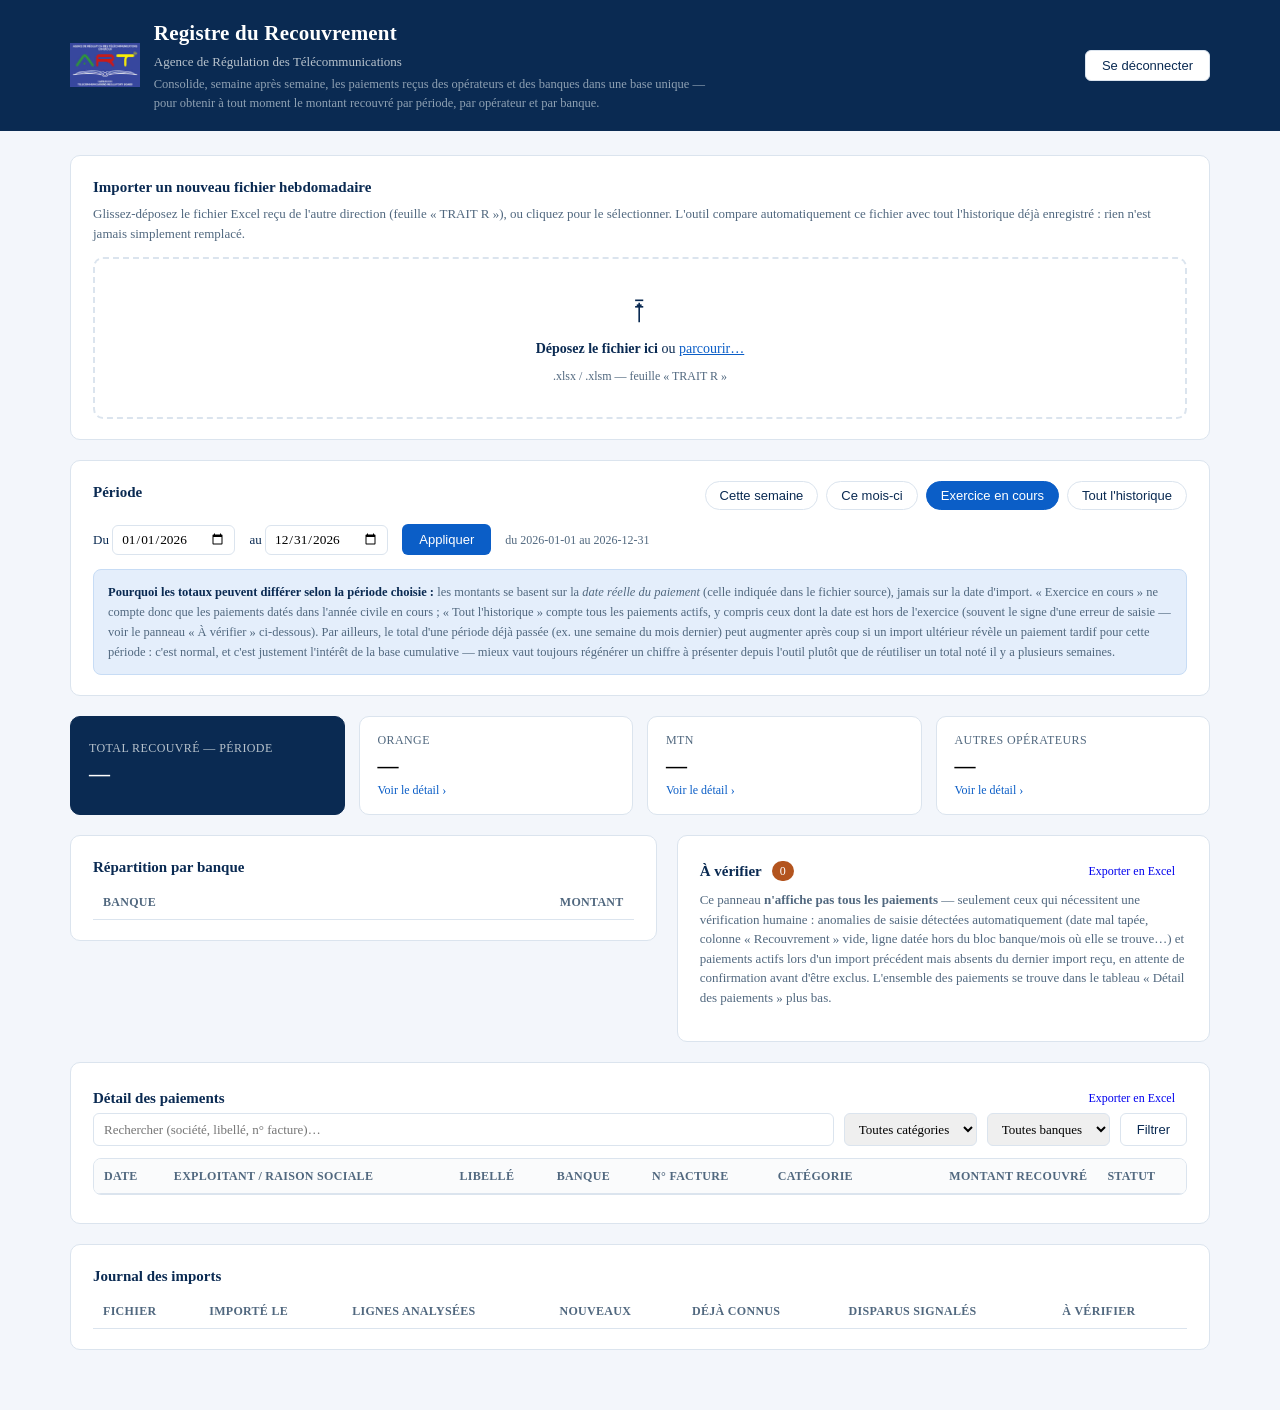
==== pages/index.html @ 0a6923cf "first commit" ====
<!doctype html>
<html lang="fr">
<head>
<meta charset="utf-8">
<meta name="viewport" content="width=device-width, initial-scale=1">
<title>Registre du Recouvrement</title>
<link rel="stylesheet" href="/static/style.css">
</head>
<body>

<header class="topbar">
  <div class="topbar-inner topbar-row">
    <div class="brand">
      <img src="/static/logo.png" alt="ART" class="brand-logo"
           onerror="this.hidden=true; document.getElementById('brand-fallback').hidden=false;">
      <span id="brand-fallback" class="brand-mark" hidden>ART</span>
      <div>
        <h1>Registre du Recouvrement</h1>
        <p class="subtitle">Agence de Régulation des Télécommunications</p>
        <p class="subtitle intro">Consolide, semaine après semaine, les paiements reçus des opérateurs et des banques dans une base unique — pour obtenir à tout moment le montant recouvré par période, par opérateur et par banque.</p>
      </div>
    </div>
    <div class="topbar-user">
      <span id="user-info" class="user-info"></span>
      <button id="logout-btn" class="btn-secondary btn-logout">Se déconnecter</button>
    </div>
  </div>
</header>

<main class="wrap">

  <section class="card" id="upload-card">
    <h2>Importer un nouveau fichier hebdomadaire</h2>
    <p class="hint">
      Glissez-déposez le fichier Excel reçu de l'autre direction (feuille « TRAIT R »),
      ou cliquez pour le sélectionner. L'outil compare automatiquement ce fichier avec
      tout l'historique déjà enregistré : rien n'est jamais simplement remplacé.
    </p>
    <div id="dropzone" class="dropzone">
      <input type="file" id="file-input" accept=".xlsx,.xlsm" hidden>
      <div id="dropzone-idle">
        <div class="dropzone-icon">⭱</div>
        <div><strong>Déposez le fichier ici</strong> ou <span class="link">parcourir…</span></div>
        <div class="hint small">.xlsx / .xlsm — feuille « TRAIT R »</div>
      </div>
      <div id="dropzone-busy" hidden>
        <div class="spinner"></div>
        <div>Analyse du fichier en cours…</div>
      </div>
    </div>
    <div id="upload-result" class="upload-result" hidden></div>
  </section>

  <section class="card">
    <div class="period-header">
      <h2>Période</h2>
      <div class="preset-buttons" id="preset-buttons">
        <button data-preset="week">Cette semaine</button>
        <button data-preset="month">Ce mois-ci</button>
        <button data-preset="year">Exercice en cours</button>
        <button data-preset="all">Tout l'historique</button>
      </div>
    </div>
    <div class="custom-range">
      <label>Du <input type="date" id="range-start"></label>
      <label>au <input type="date" id="range-end"></label>
      <button id="apply-range" class="btn-primary">Appliquer</button>
      <span class="period-label" id="period-label"></span>
    </div>
    <div class="info-box">
      <strong>Pourquoi les totaux peuvent différer selon la période choisie :</strong>
      les montants se basent sur la <em>date réelle du paiement</em> (celle indiquée dans le fichier
      source), jamais sur la date d'import. « Exercice en cours » ne compte donc que les paiements
      datés dans l'année civile en cours ; « Tout l'historique » compte tous les paiements actifs,
      y compris ceux dont la date est hors de l'exercice (souvent le signe d'une erreur de saisie —
      voir le panneau « À vérifier » ci-dessous). Par ailleurs, le total d'une période déjà passée
      (ex. une semaine du mois dernier) peut augmenter après coup si un import ultérieur révèle un
      paiement tardif pour cette période : c'est normal, et c'est justement l'intérêt de la base
      cumulative — mieux vaut toujours régénérer un chiffre à présenter depuis l'outil plutôt que
      de réutiliser un total noté il y a plusieurs semaines.
    </div>
  </section>

  <section class="kpi-grid">
    <button type="button" class="kpi kpi-total kpi-clickable" data-categorie="">
      <div class="kpi-label">Total recouvré — période</div>
      <div class="kpi-value" id="kpi-total">—</div>
      <div class="kpi-sub" id="kpi-count"></div>
    </button>
    <button type="button" class="kpi kpi-clickable" data-categorie="Orange">
      <div class="kpi-label">Orange</div>
      <div class="kpi-value" id="kpi-orange">—</div>
      <div class="kpi-sub">Voir le détail ›</div>
    </button>
    <button type="button" class="kpi kpi-clickable" data-categorie="MTN">
      <div class="kpi-label">MTN</div>
      <div class="kpi-value" id="kpi-mtn">—</div>
      <div class="kpi-sub">Voir le détail ›</div>
    </button>
    <button type="button" class="kpi kpi-clickable" data-categorie="Autre">
      <div class="kpi-label">Autres opérateurs</div>
      <div class="kpi-value" id="kpi-autre">—</div>
      <div class="kpi-sub">Voir le détail ›</div>
    </button>
  </section>

  <section class="two-col">
    <div class="card">
      <h2>Répartition par banque</h2>
      <table class="table" id="banks-table">
        <thead><tr><th>Banque</th><th class="num">Montant</th></tr></thead>
        <tbody></tbody>
      </table>
    </div>

    <div class="card">
      <div class="anomalies-header">
        <h2>À vérifier</h2>
        <span class="badge" id="anomalies-count">0</span>
        <a href="/api/export/anomalies.xlsx" class="btn-secondary btn-export" download>Exporter en Excel</a>
      </div>
      <p class="hint">
        Ce panneau <strong>n'affiche pas tous les paiements</strong> — seulement ceux qui
        nécessitent une vérification humaine : anomalies de saisie détectées automatiquement
        (date mal tapée, colonne « Recouvrement » vide, ligne datée hors du bloc banque/mois
        où elle se trouve…) et paiements actifs lors d'un import précédent mais absents du
        dernier import reçu, en attente de confirmation avant d'être exclus. L'ensemble des
        paiements se trouve dans le tableau « Détail des paiements » plus bas.
      </p>
      <div id="anomalies-list" class="anomalies-list"></div>
    </div>
  </section>

  <section class="card" id="records-section">
    <div class="anomalies-header">
      <h2>Détail des paiements</h2>
      <a href="/api/export/records.xlsx" id="export-records-link" class="btn-secondary btn-export" download>Exporter en Excel</a>
    </div>
    <div class="filters">
      <input type="text" id="search-input" placeholder="Rechercher (société, libellé, n° facture)…">
      <select id="filter-categorie">
        <option value="">Toutes catégories</option>
        <option value="Orange">Orange</option>
        <option value="MTN">MTN</option>
        <option value="Autre">Autres</option>
      </select>
      <select id="filter-banque"><option value="">Toutes banques</option></select>
      <button id="apply-filters" class="btn-secondary">Filtrer</button>
    </div>
    <div class="table-scroll">
      <table class="table" id="records-table">
        <thead>
          <tr>
            <th>Date</th><th>Exploitant / Raison sociale</th><th>Libellé</th><th>Banque</th>
            <th>N° facture</th><th>Catégorie</th><th class="num">Montant recouvré</th><th>Statut</th>
          </tr>
        </thead>
        <tbody></tbody>
      </table>
    </div>
    <p class="hint small" id="records-note"></p>
  </section>

  <section class="card">
    <h2>Journal des imports</h2>
    <table class="table" id="uploads-table">
      <thead>
        <tr>
          <th>Fichier</th><th>Importé le</th><th>Lignes analysées</th>
          <th>Nouveaux</th><th>Déjà connus</th><th>Disparus signalés</th><th>À vérifier</th>
        </tr>
      </thead>
      <tbody></tbody>
    </table>
  </section>

  <section class="card admin-only" id="admin-section" hidden>
    <h2>Administration</h2>
    <p class="hint">
      Cette section n'est visible que par les comptes administrateurs.
    </p>

    <div class="admin-grid">
      <div class="admin-block">
        <h3>Comptes utilisateurs</h3>
        <table class="table" id="users-table">
          <thead>
            <tr><th>Nom d'utilisateur</th><th>Rôle</th><th>Créé le</th><th></th></tr>
          </thead>
          <tbody></tbody>
        </table>
        <form id="create-user-form" class="inline-form">
          <input type="text" id="new-username" placeholder="Nom d'utilisateur" required>
          <input type="password" id="new-password" placeholder="Mot de passe (8 car. min.)" required minlength="8">
          <select id="new-role">
            <option value="user">Utilisateur</option>
            <option value="admin">Administrateur</option>
          </select>
          <button type="submit" class="btn-primary">Créer le compte</button>
        </form>
        <p id="user-form-error" class="error-text" hidden></p>
      </div>

      <div class="admin-block">
        <h3>Journal d'audit</h3>
        <p class="hint small">Actions sensibles : connexions administrateur, gestion des comptes, réinitialisation de la base.</p>
        <div class="table-scroll" style="max-height:260px;">
          <table class="table" id="audit-table">
            <thead><tr><th>Date</th><th>Acteur</th><th>Action</th><th>Détail</th></tr></thead>
            <tbody></tbody>
          </table>
        </div>
      </div>
    </div>

    <div class="danger-zone">
      <h3>Zone sensible — Réinitialiser la base de données</h3>
      <p class="hint">
        Efface <strong>définitivement</strong> tous les paiements et tout le journal des imports,
        afin de pouvoir tout reconstituer proprement en réimportant les fichiers Excel depuis le
        début. Les comptes utilisateurs et le journal d'audit sont conservés. Cette action est
        irréversible : assurez-vous d'avoir une copie de sauvegarde de <code>recouvrement.db</code>
        si un doute existe.
      </p>
      <button id="open-reset-modal" class="btn-danger">Réinitialiser la base de données…</button>
    </div>
  </section>

</main>

<div id="modal-backdrop" class="modal-backdrop" hidden>
  <div class="modal">
    <h3>Confirmer l'annulation</h3>
    <p id="modal-record-info" class="hint"></p>
    <label for="modal-motif">Motif (obligatoire) :</label>
    <textarea id="modal-motif" rows="3" placeholder="Ex. correction du nom du payeur par l'autre direction, cf. lignes REALTIME INTERNATIONAL SARL du 18/08…"></textarea>
    <label for="modal-agent">Votre nom :</label>
    <input type="text" id="modal-agent" placeholder="Nom de l'agent">
    <div class="modal-actions">
      <button id="modal-cancel" class="btn-secondary">Annuler</button>
      <button id="modal-confirm" class="btn-primary">Confirmer l'annulation</button>
    </div>
    <p id="modal-error" class="error-text" hidden></p>
  </div>
</div>

<div id="reset-modal-backdrop" class="modal-backdrop" hidden>
  <div class="modal">
    <h3>Réinitialiser la base de données</h3>
    <p class="hint">
      Cette action efface définitivement tous les paiements et le journal des imports. Pour
      confirmer, remplissez les trois champs ci-dessous.
    </p>
    <label for="reset-motif">Motif (obligatoire) :</label>
    <textarea id="reset-motif" rows="2" placeholder="Ex. reconstitution complète suite à correction du fichier source de janvier…"></textarea>
    <label for="reset-phrase">Tapez exactement <code>REINITIALISER LA BASE</code> pour confirmer :</label>
    <input type="text" id="reset-phrase" placeholder="REINITIALISER LA BASE">
    <label for="reset-password">Votre mot de passe :</label>
    <input type="password" id="reset-password">
    <div class="modal-actions">
      <button id="reset-modal-cancel" class="btn-secondary">Annuler</button>
      <button id="reset-modal-confirm" class="btn-danger">Effacer toute la base</button>
    </div>
    <p id="reset-modal-error" class="error-text" hidden></p>
  </div>
</div>

<script src="/static/app.js"></script>
</body>
</html>
---- static/style.css ----
:root {
  /* Palette bleue ART — ajustez ces valeurs si vous avez la charte graphique
     officielle exacte (codes hexadécimaux précis) ; toute la page en dépend. */
  --ink: #0a2a52;          /* bleu marine profond — bandeau, titres, total */
  --ink-soft: #51687f;
  --paper: #f3f6fb;        /* fond de page bleu très clair */
  --card: #ffffff;
  --line: #dbe4ee;
  --accent: #0b5ec7;       /* bleu ART principal */
  --accent-soft: #e4eefb;
  --orange: #ff7a00;
  --mtn: #ffcc00;
  --mtn-ink: #7a5d00;
  --warn: #b3541e;
  --warn-soft: #fdf1e8;
  --danger: #b3261e;
  --font: "Times New Roman", Times, Georgia, serif;
  --mono: "Consolas", "Menlo", monospace;
}

* { box-sizing: border-box; }

body {
  margin: 0;
  font-family: var(--font);
  background: var(--paper);
  color: var(--ink);
  font-size: 14px;
  line-height: 1.5;
}

.topbar {
  background: var(--ink);
  color: #fff;
  padding: 18px 0;
}
.topbar-inner {
  max-width: 1180px;
  margin: 0 auto;
  padding: 0 20px;
}
.topbar-row { display: flex; align-items: center; justify-content: space-between; gap: 14px; flex-wrap: wrap; }
.topbar-user { display: flex; align-items: center; gap: 12px; }
.user-info { font-size: 13px; color: #dce6f0; white-space: nowrap; }
.btn-logout { background: transparent; border-color: #33507a; color: #fff; }
.btn-logout:hover { background: rgba(255,255,255,0.08); }
.brand { display: flex; align-items: center; gap: 14px; }
.brand-logo { height: 44px; width: auto; display: block; }
.brand-mark {
  display: inline-flex; align-items: center; justify-content: center;
  height: 44px; min-width: 44px; padding: 0 10px;
  background: #fff; color: var(--ink);
  font-weight: 800; font-size: 15px; letter-spacing: 0.5px;
  border-radius: 6px;
}
/* Same gotcha as .modal-backdrop above: setting `display` on these classes
   overrides the browser's default [hidden]{display:none}, so it must be
   restored explicitly or the JS `.hidden = true` / `hidden` attribute toggle
   between the real logo and the "ART" fallback badge silently does nothing. */
.brand-logo[hidden], .brand-mark[hidden] {
  display: none;
}
.brand h1 { font-size: 21px; margin: 0; letter-spacing: 0.2px; font-weight: 700; }
.subtitle { margin: 2px 0 0; color: #b7c2cc; font-size: 13px; }
.subtitle.intro { margin-top: 4px; color: #8fa1b3; font-size: 12.5px; max-width: 560px; line-height: 1.5; }

.wrap {
  max-width: 1180px;
  margin: 0 auto;
  padding: 24px 20px 60px;
  display: flex;
  flex-direction: column;
  gap: 20px;
}

.card {
  background: var(--card);
  border: 1px solid var(--line);
  border-radius: 10px;
  padding: 20px 22px;
}
.card h2 {
  font-size: 15px;
  margin: 0 0 6px;
  font-weight: 600;
}
.hint { color: var(--ink-soft); font-size: 13px; margin: 4px 0 14px; }
.hint.small { font-size: 12px; margin-top: 8px; margin-bottom: 0; }

/* --- Upload --- */
.dropzone {
  border: 2px dashed var(--line);
  border-radius: 10px;
  padding: 32px;
  text-align: center;
  cursor: pointer;
  transition: border-color .15s, background .15s;
}
.dropzone:hover, .dropzone.dragover {
  border-color: var(--accent);
  background: var(--accent-soft);
}
.dropzone-icon { font-size: 26px; margin-bottom: 8px; }
.link { color: var(--accent); text-decoration: underline; }
.spinner {
  width: 22px; height: 22px; margin: 0 auto 10px;
  border: 3px solid var(--line);
  border-top-color: var(--accent);
  border-radius: 50%;
  animation: spin 0.8s linear infinite;
}
@keyframes spin { to { transform: rotate(360deg); } }

.upload-result {
  margin-top: 14px;
  padding: 12px 16px;
  border-radius: 8px;
  font-size: 13px;
}
.upload-result.ok { background: var(--accent-soft); color: #0b4c40; }
.upload-result.error { background: #fbe9e7; color: var(--danger); }
.upload-result strong { font-variant-numeric: tabular-nums; }

/* --- Period --- */
.period-header {
  display: flex;
  justify-content: space-between;
  align-items: center;
  flex-wrap: wrap;
  gap: 10px;
}
.preset-buttons { display: flex; gap: 8px; flex-wrap: wrap; }
.preset-buttons button {
  border: 1px solid var(--line);
  background: #fff;
  border-radius: 20px;
  padding: 6px 14px;
  font-size: 13px;
  cursor: pointer;
  color: var(--ink);
}
.preset-buttons button.active {
  background: var(--accent);
  border-color: var(--accent);
  color: #fff;
}
.custom-range {
  margin-top: 14px;
  display: flex;
  align-items: center;
  gap: 14px;
  flex-wrap: wrap;
  font-size: 13px;
}
.custom-range input[type="date"] {
  border: 1px solid var(--line);
  border-radius: 6px;
  padding: 5px 8px;
  font-family: var(--font);
}
.period-label {
  color: var(--ink-soft);
  font-size: 12px;
}
.info-box {
  margin-top: 14px;
  padding: 12px 14px;
  background: var(--accent-soft);
  border: 1px solid #c7dcf5;
  border-radius: 8px;
  font-size: 12.5px;
  color: var(--ink-soft);
  line-height: 1.6;
}
.info-box strong { color: var(--ink); }

button.btn-primary, button.btn-secondary {
  border-radius: 6px;
  padding: 7px 16px;
  font-size: 13px;
  cursor: pointer;
  border: 1px solid transparent;
}
button.btn-primary { background: var(--accent); color: #fff; }
button.btn-secondary { background: #fff; border-color: var(--line); color: var(--ink); }

/* --- KPIs --- */
.kpi-grid {
  display: grid;
  grid-template-columns: repeat(4, 1fr);
  gap: 14px;
}
.kpi {
  background: var(--card);
  border: 1px solid var(--line);
  border-radius: 10px;
  padding: 16px 18px;
  /* Les KPI sont maintenant des <button> cliquables : on réinitialise
     l'apparence par défaut du bouton pour qu'ils restent visuellement
     identiques à de simples tuiles. */
  display: block;
  width: 100%;
  text-align: left;
  font-family: var(--font);
  margin: 0;
}
.kpi-total { background: var(--ink); color: #fff; border-color: var(--ink); }
.kpi-total .kpi-label { color: #b7c2cc; }
.kpi-label { font-size: 12px; color: var(--ink-soft); text-transform: uppercase; letter-spacing: 0.4px; }
.kpi-value {
  font-size: 21px;
  font-weight: 700;
  margin-top: 6px;
  font-variant-numeric: tabular-nums;
  overflow-wrap: anywhere;
}
.kpi-sub { font-size: 12px; color: #b7c2cc; margin-top: 4px; }
.kpi-clickable {
  cursor: pointer;
  transition: border-color .15s, box-shadow .15s, transform .1s;
}
.kpi-clickable:hover {
  border-color: var(--accent);
  box-shadow: 0 2px 10px rgba(11, 94, 199, 0.12);
}
.kpi-clickable:active { transform: translateY(1px); }
.kpi-clickable:not(.kpi-total) .kpi-sub { color: var(--accent); }
.kpi-clickable:focus-visible { outline: 2px solid var(--accent); outline-offset: 2px; }

/* --- Two column --- */
.two-col {
  display: grid;
  grid-template-columns: 1.1fr 1fr;
  gap: 20px;
  align-items: start;
}

/* --- Tables --- */
.table { width: 100%; border-collapse: collapse; font-size: 13px; }
.table th, .table td {
  padding: 8px 10px;
  border-bottom: 1px solid var(--line);
  text-align: left;
}
.table th { color: var(--ink-soft); font-weight: 600; font-size: 12px; text-transform: uppercase; letter-spacing: 0.3px; }
.table td.num, .table th.num { text-align: right; font-variant-numeric: tabular-nums; }
.table-scroll { max-height: 480px; overflow-y: auto; border: 1px solid var(--line); border-radius: 8px; }
.table-scroll .table th { position: sticky; top: 0; background: #fafbfc; }

.status-pill {
  display: inline-block;
  padding: 2px 9px;
  border-radius: 20px;
  font-size: 11px;
  font-weight: 600;
}
.status-actif { background: var(--accent-soft); color: var(--accent); }
.status-a_verifier_disparu { background: var(--warn-soft); color: var(--warn); }
.status-annule_confirme { background: #eee; color: #666; }

/* --- Anomalies --- */
.anomalies-header { display: flex; align-items: center; gap: 10px; flex-wrap: wrap; }
.anomalies-header h2 { margin: 0; flex: none; }
.badge {
  background: var(--warn);
  color: #fff;
  font-size: 12px;
  padding: 1px 8px;
  border-radius: 12px;
}
.btn-export {
  margin-left: auto;
  text-decoration: none;
  font-size: 12px;
  padding: 6px 12px;
}
.anomalies-list { max-height: 480px; overflow-y: auto; display: flex; flex-direction: column; gap: 10px; }
.anomaly-card {
  border: 1px solid var(--line);
  border-radius: 8px;
  padding: 10px 12px;
  font-size: 13px;
}
.anomaly-card .row1 { display: flex; justify-content: space-between; gap: 8px; }
.anomaly-card .amount { font-weight: 700; font-variant-numeric: tabular-nums; }
.anomaly-reason { color: var(--warn); font-size: 12px; margin-top: 4px; }
.anomaly-card button {
  margin-top: 8px;
  font-size: 12px;
  padding: 4px 10px;
  border-radius: 6px;
  border: 1px solid var(--danger);
  background: #fff;
  color: var(--danger);
  cursor: pointer;
}
.empty-state { color: var(--ink-soft); font-size: 13px; padding: 10px 0; }

/* --- Filters --- */
.filters { display: flex; gap: 10px; flex-wrap: wrap; margin-bottom: 12px; }
.filters input, .filters select {
  border: 1px solid var(--line);
  border-radius: 6px;
  padding: 7px 10px;
  font-size: 13px;
  font-family: var(--font);
}
.filters input[type="text"] { flex: 1; min-width: 200px; }

/* --- Modal --- */
.modal-backdrop {
  position: fixed; inset: 0; background: rgba(20,25,30,0.45);
  display: flex; align-items: center; justify-content: center; z-index: 50;
}
/* An author stylesheet rule always wins over the browser's default
   [hidden]{display:none}, even with equal selector specificity — so the
   `display: flex` above must be explicitly turned off again here, or the
   modal renders on top of the page on every load instead of staying hidden. */
.modal-backdrop[hidden] {
  display: none;
}
.modal {
  background: #fff; border-radius: 10px; padding: 22px 24px;
  width: min(460px, 92vw);
  display: flex; flex-direction: column; gap: 10px;
}
.modal h3 { margin: 0; font-size: 16px; }
.modal label { font-size: 12px; color: var(--ink-soft); margin-top: 4px; }
.modal textarea, .modal input[type="text"] {
  border: 1px solid var(--line); border-radius: 6px; padding: 8px; font-family: var(--font); font-size: 13px; width: 100%;
}
.modal-actions { display: flex; justify-content: flex-end; gap: 10px; margin-top: 6px; }
.error-text { color: var(--danger); font-size: 12px; margin: 0; }

/* --- Connexion --- */
.login-body {
  background: linear-gradient(160deg, var(--ink) 0%, #123a6b 55%, var(--accent) 130%);
  min-height: 100vh;
  display: flex;
  align-items: center;
  justify-content: center;
  padding: 20px;
}
.login-wrap { width: 100%; max-width: 380px; }
.login-card {
  background: var(--card);
  border-radius: 14px;
  padding: 36px 32px 30px;
  box-shadow: 0 20px 60px rgba(6, 20, 40, 0.35);
  text-align: center;
}
.login-brand { justify-content: center; margin-bottom: 14px; }
.login-card h1 { font-size: 19px; margin: 4px 0 2px; color: var(--ink); }
.subtitle-dark { color: var(--ink-soft); font-size: 12.5px; margin: 0; }
.subtitle-dark.intro { margin: 4px 0 24px; font-size: 12px; color: #8296ac; line-height: 1.5; }
.login-form { display: flex; flex-direction: column; gap: 6px; text-align: left; }
.login-form label { font-size: 12px; color: var(--ink-soft); margin-top: 8px; }
.login-form input {
  border: 1px solid var(--line);
  border-radius: 7px;
  padding: 10px 12px;
  font-family: var(--font);
  font-size: 14px;
}
.login-form input:focus { outline: 2px solid var(--accent); outline-offset: 1px; }
.login-submit { margin-top: 16px; padding: 10px 16px; font-size: 14px; }

/* --- Administration --- */
.admin-grid {
  display: grid;
  grid-template-columns: 1.2fr 1fr;
  gap: 20px;
  margin-top: 10px;
  align-items: start;
}
.admin-block h3 { font-size: 14px; margin: 0 0 10px; }
.inline-form { display: flex; gap: 8px; flex-wrap: wrap; margin-top: 12px; }
.inline-form input, .inline-form select {
  border: 1px solid var(--line);
  border-radius: 6px;
  padding: 7px 10px;
  font-size: 13px;
  font-family: var(--font);
}
.inline-form input[type="text"], .inline-form input[type="password"] { flex: 1; min-width: 140px; }
.btn-small { padding: 4px 10px; font-size: 12px; margin-left: 6px; }
.btn-danger-text { border-color: var(--danger); color: var(--danger); }
.danger-zone {
  margin-top: 22px;
  padding: 16px 18px;
  border: 1px solid #f0c4bd;
  background: #fdf1ef;
  border-radius: 10px;
}
.danger-zone h3 { margin: 0 0 6px; font-size: 14px; color: var(--danger); }
.btn-danger {
  border-radius: 6px;
  padding: 8px 16px;
  font-size: 13px;
  cursor: pointer;
  border: 1px solid var(--danger);
  background: var(--danger);
  color: #fff;
  margin-top: 6px;
}
.btn-danger:hover { background: #921f18; border-color: #921f18; }

@media (max-width: 720px) {
  .kpi-grid { grid-template-columns: 1fr 1fr; }
  .two-col { grid-template-columns: 1fr; }
  .admin-grid { grid-template-columns: 1fr; }
}
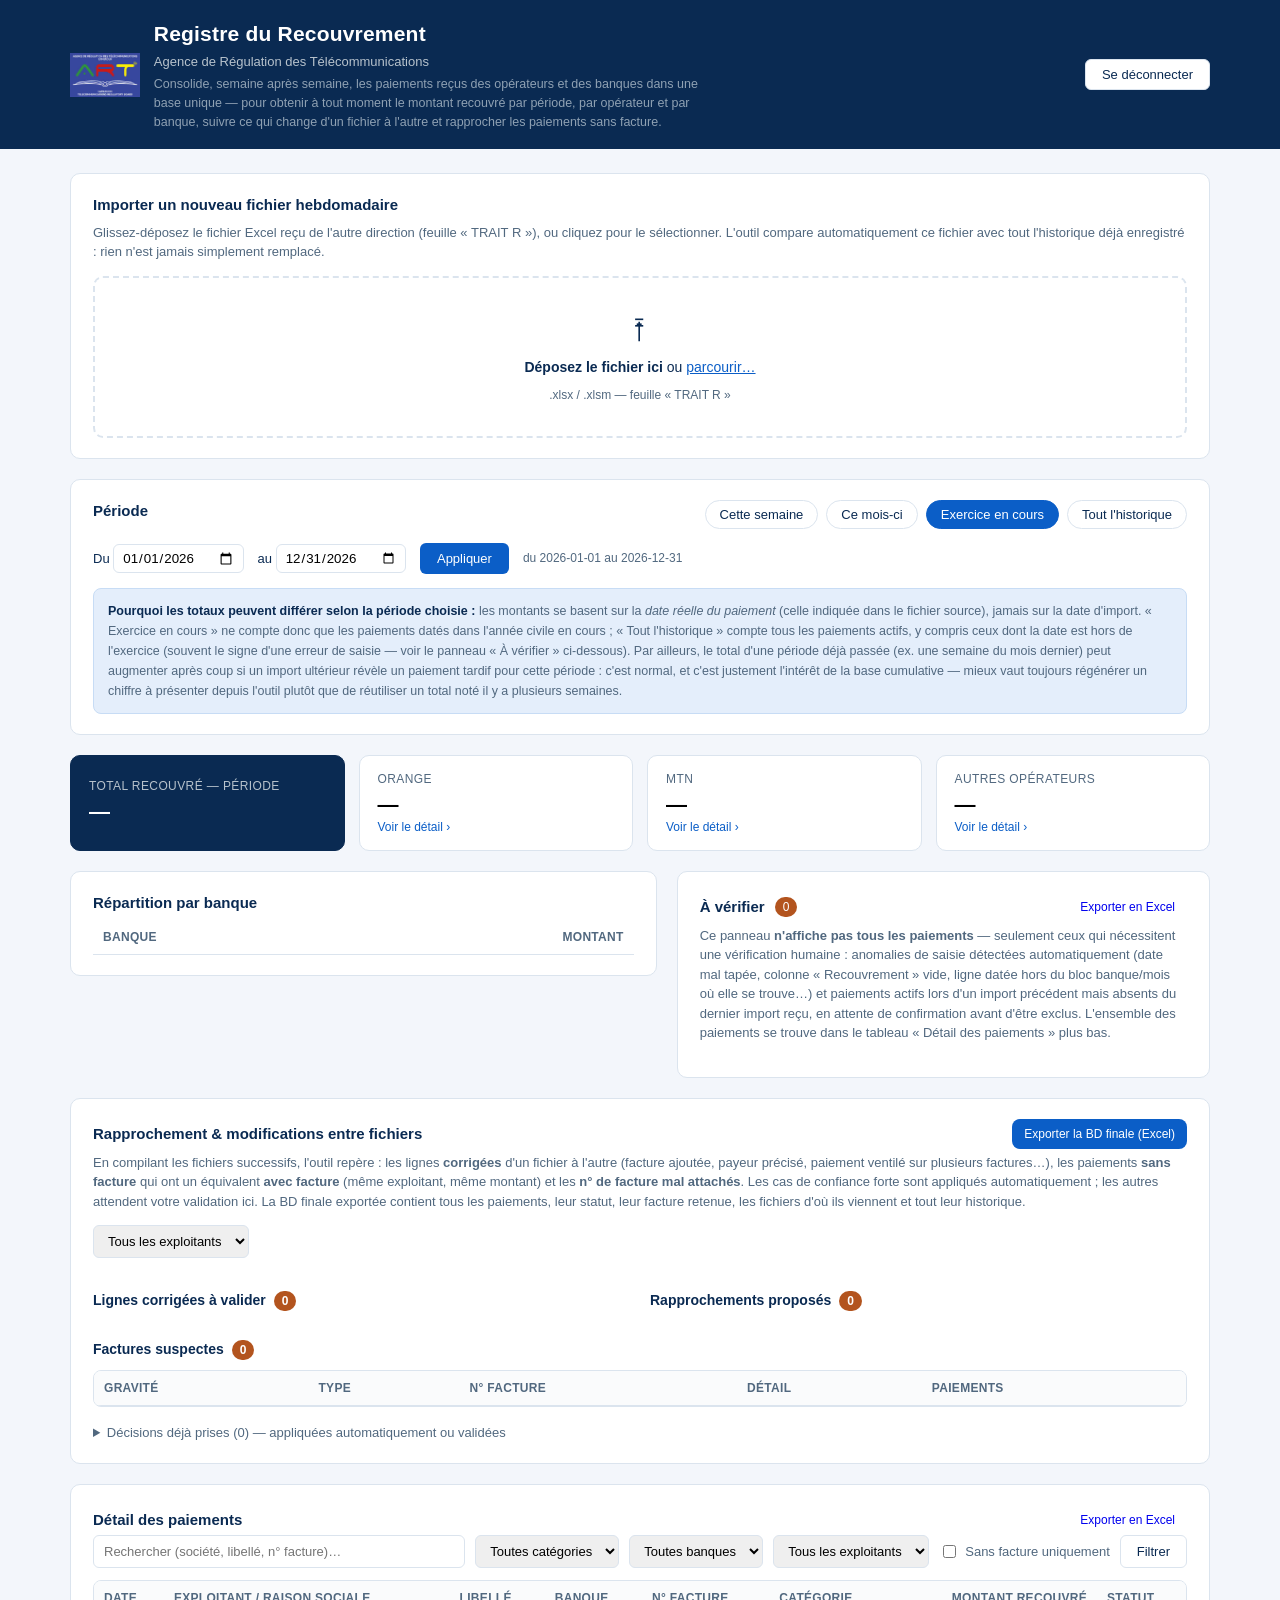
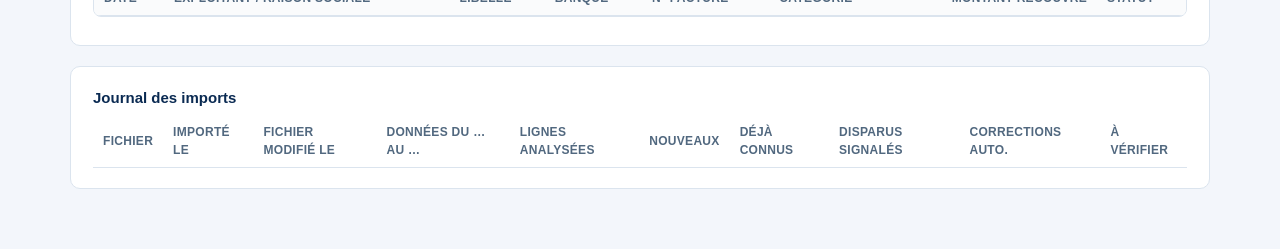
==== commit 84eba46a: "mise a jour v2" ====
--- a/pages/index.html
+++ b/pages/index.html
@@ -17,7 +17,7 @@
       <div>
         <h1>Registre du Recouvrement</h1>
         <p class="subtitle">Agence de Régulation des Télécommunications</p>
-        <p class="subtitle intro">Consolide, semaine après semaine, les paiements reçus des opérateurs et des banques dans une base unique — pour obtenir à tout moment le montant recouvré par période, par opérateur et par banque.</p>
+        <p class="subtitle intro">Consolide, semaine après semaine, les paiements reçus des opérateurs et des banques dans une base unique — pour obtenir à tout moment le montant recouvré par période, par opérateur et par banque, suivre ce qui change d'un fichier à l'autre et rapprocher les paiements sans facture.</p>
       </div>
     </div>
     <div class="topbar-user">
@@ -131,6 +131,51 @@
     </div>
   </section>
 
+
+  <section class="card" id="rapprochement-section">
+    <div class="anomalies-header">
+      <h2>Rapprochement &amp; modifications entre fichiers</h2>
+      <a href="/api/export/bd_finale.xlsx" id="export-bd-link" class="btn-primary btn-export" download>Exporter la BD finale (Excel)</a>
+    </div>
+    <p class="hint">
+      En compilant les fichiers successifs, l'outil repère : les lignes <strong>corrigées</strong> d'un
+      fichier à l'autre (facture ajoutée, payeur précisé, paiement ventilé sur plusieurs factures…),
+      les paiements <strong>sans facture</strong> qui ont un équivalent <strong>avec facture</strong>
+      (même exploitant, même montant) et les <strong>n° de facture mal attachés</strong>. Les cas de
+      confiance forte sont appliqués automatiquement ; les autres attendent votre validation ici.
+      La BD finale exportée contient tous les paiements, leur statut, leur facture retenue,
+      les fichiers d'où ils viennent et tout leur historique.
+    </p>
+    <div class="filters">
+      <select id="rap-exploitant"><option value="">Tous les exploitants</option></select>
+    </div>
+    <div class="rap-chips" id="rap-chips"></div>
+
+    <div class="rap-grid">
+      <div>
+        <h3 class="rap-h3">Lignes corrigées à valider <span class="badge" id="rap-mod-count">0</span></h3>
+        <div id="rap-mods" class="anomalies-list rap-list"></div>
+      </div>
+      <div>
+        <h3 class="rap-h3">Rapprochements proposés <span class="badge" id="rap-rap-count">0</span></h3>
+        <div id="rap-raps" class="anomalies-list rap-list"></div>
+      </div>
+    </div>
+
+    <h3 class="rap-h3">Factures suspectes <span class="badge" id="rap-fs-count">0</span></h3>
+    <div class="table-scroll" style="max-height:300px;">
+      <table class="table" id="rap-fs-table">
+        <thead><tr><th>Gravité</th><th>Type</th><th>N° facture</th><th>Détail</th><th>Paiements</th></tr></thead>
+        <tbody></tbody>
+      </table>
+    </div>
+
+    <details class="rap-details">
+      <summary>Décisions déjà prises (<span id="rap-dec-count">0</span>) — appliquées automatiquement ou validées</summary>
+      <div id="rap-decisions" class="anomalies-list rap-list"></div>
+    </details>
+  </section>
+
   <section class="card" id="records-section">
     <div class="anomalies-header">
       <h2>Détail des paiements</h2>
@@ -145,6 +190,8 @@
         <option value="Autre">Autres</option>
       </select>
       <select id="filter-banque"><option value="">Toutes banques</option></select>
+      <select id="filter-exploitant"><option value="">Tous les exploitants</option></select>
+      <label class="check"><input type="checkbox" id="filter-sans-facture"> Sans facture uniquement</label>
       <button id="apply-filters" class="btn-secondary">Filtrer</button>
     </div>
     <div class="table-scroll">
@@ -166,8 +213,9 @@
     <table class="table" id="uploads-table">
       <thead>
         <tr>
-          <th>Fichier</th><th>Importé le</th><th>Lignes analysées</th>
-          <th>Nouveaux</th><th>Déjà connus</th><th>Disparus signalés</th><th>À vérifier</th>
+          <th>Fichier</th><th>Importé le</th><th>Fichier modifié le</th><th>Données du … au …</th>
+          <th>Lignes analysées</th><th>Nouveaux</th><th>Déjà connus</th><th>Disparus signalés</th>
+          <th>Corrections auto.</th><th>À vérifier</th>
         </tr>
       </thead>
       <tbody></tbody>
--- a/static/style.css
+++ b/static/style.css
@@ -14,7 +14,11 @@
   --warn: #b3541e;
   --warn-soft: #fdf1e8;
   --danger: #b3261e;
-  --font: "Times New Roman", Times, Georgia, serif;
+  /* Police système sobre et lisible à l'écran (contrairement à Times New
+     Roman, pensée pour l'imprimé) : chaque OS utilise sa police système
+     par défaut, sans dépendance à Internet ni fichier à installer — rendu
+     cohérent sur les postes Windows/Mac de l'agence. */
+  --font: -apple-system, "Segoe UI", Roboto, "Helvetica Neue", Arial, sans-serif;
   --mono: "Consolas", "Menlo", monospace;
 }
 
@@ -257,6 +261,8 @@
 .status-actif { background: var(--accent-soft); color: var(--accent); }
 .status-a_verifier_disparu { background: var(--warn-soft); color: var(--warn); }
 .status-annule_confirme { background: #eee; color: #666; }
+.status-remplace { background: #eef0f3; color: #5a6b7d; }
+.status-rapproche { background: #e6f4ee; color: #1d7a52; }
 
 /* --- Anomalies --- */
 .anomalies-header { display: flex; align-items: center; gap: 10px; flex-wrap: wrap; }
@@ -410,3 +416,31 @@
   .two-col { grid-template-columns: 1fr; }
   .admin-grid { grid-template-columns: 1fr; }
 }
+
+/* --- Rapprochement --- */
+.rap-grid { display: grid; grid-template-columns: 1fr 1fr; gap: 20px; margin-bottom: 18px; }
+@media (max-width: 900px) { .rap-grid { grid-template-columns: 1fr; } }
+.rap-h3 { font-size: 14px; margin: 14px 0 10px; display: flex; align-items: center; gap: 8px; }
+.rap-list { max-height: 520px; }
+.rap-chips { display: flex; gap: 8px; flex-wrap: wrap; margin-bottom: 6px; }
+.rap-chip { background: var(--paper); border: 1px solid var(--line); border-radius: 20px; padding: 4px 12px; font-size: 12px; }
+.rap-chip strong { font-variant-numeric: tabular-nums; }
+.rap-line { font-size: 12.5px; padding: 6px 8px; border-radius: 6px; background: #fafbfc; border: 1px solid var(--line); margin-top: 6px; }
+.rap-line .lbl { font-size: 11px; text-transform: uppercase; color: var(--ink-soft); letter-spacing: .3px; display: block; }
+.rap-line.old { background: #fbf6f2; }
+.rap-line.new { background: #f1f8f4; }
+.rap-nature { font-size: 12.5px; margin-top: 6px; color: var(--ink); }
+.rap-actions { display: flex; gap: 6px; flex-wrap: wrap; margin-top: 8px; }
+.rap-actions button { font-size: 12px; padding: 4px 10px; border-radius: 6px; border: 1px solid var(--line); background: #fff; cursor: pointer; }
+.rap-actions button.ok { border-color: var(--accent); color: var(--accent); }
+.rap-actions button.no { border-color: var(--danger); color: var(--danger); }
+.conf { display: inline-block; padding: 1px 8px; border-radius: 12px; font-size: 11px; font-weight: 600; }
+.conf-forte { background: #e3f2ec; color: #1d7a52; }
+.conf-moyenne { background: var(--warn-soft); color: var(--warn); }
+.conf-faible { background: #fbe4e1; color: var(--danger); }
+.conf-validée { background: var(--accent-soft); color: var(--accent); }
+.rap-details { margin-top: 16px; }
+.rap-details summary { cursor: pointer; font-size: 13px; color: var(--ink-soft); }
+.check { display: flex; align-items: center; gap: 6px; font-size: 13px; color: var(--ink-soft); }
+.upload-result .warn { display: block; margin-top: 8px; color: var(--warn); }
+a.btn-primary { background: var(--accent); color: #fff; border-radius: 8px; }
